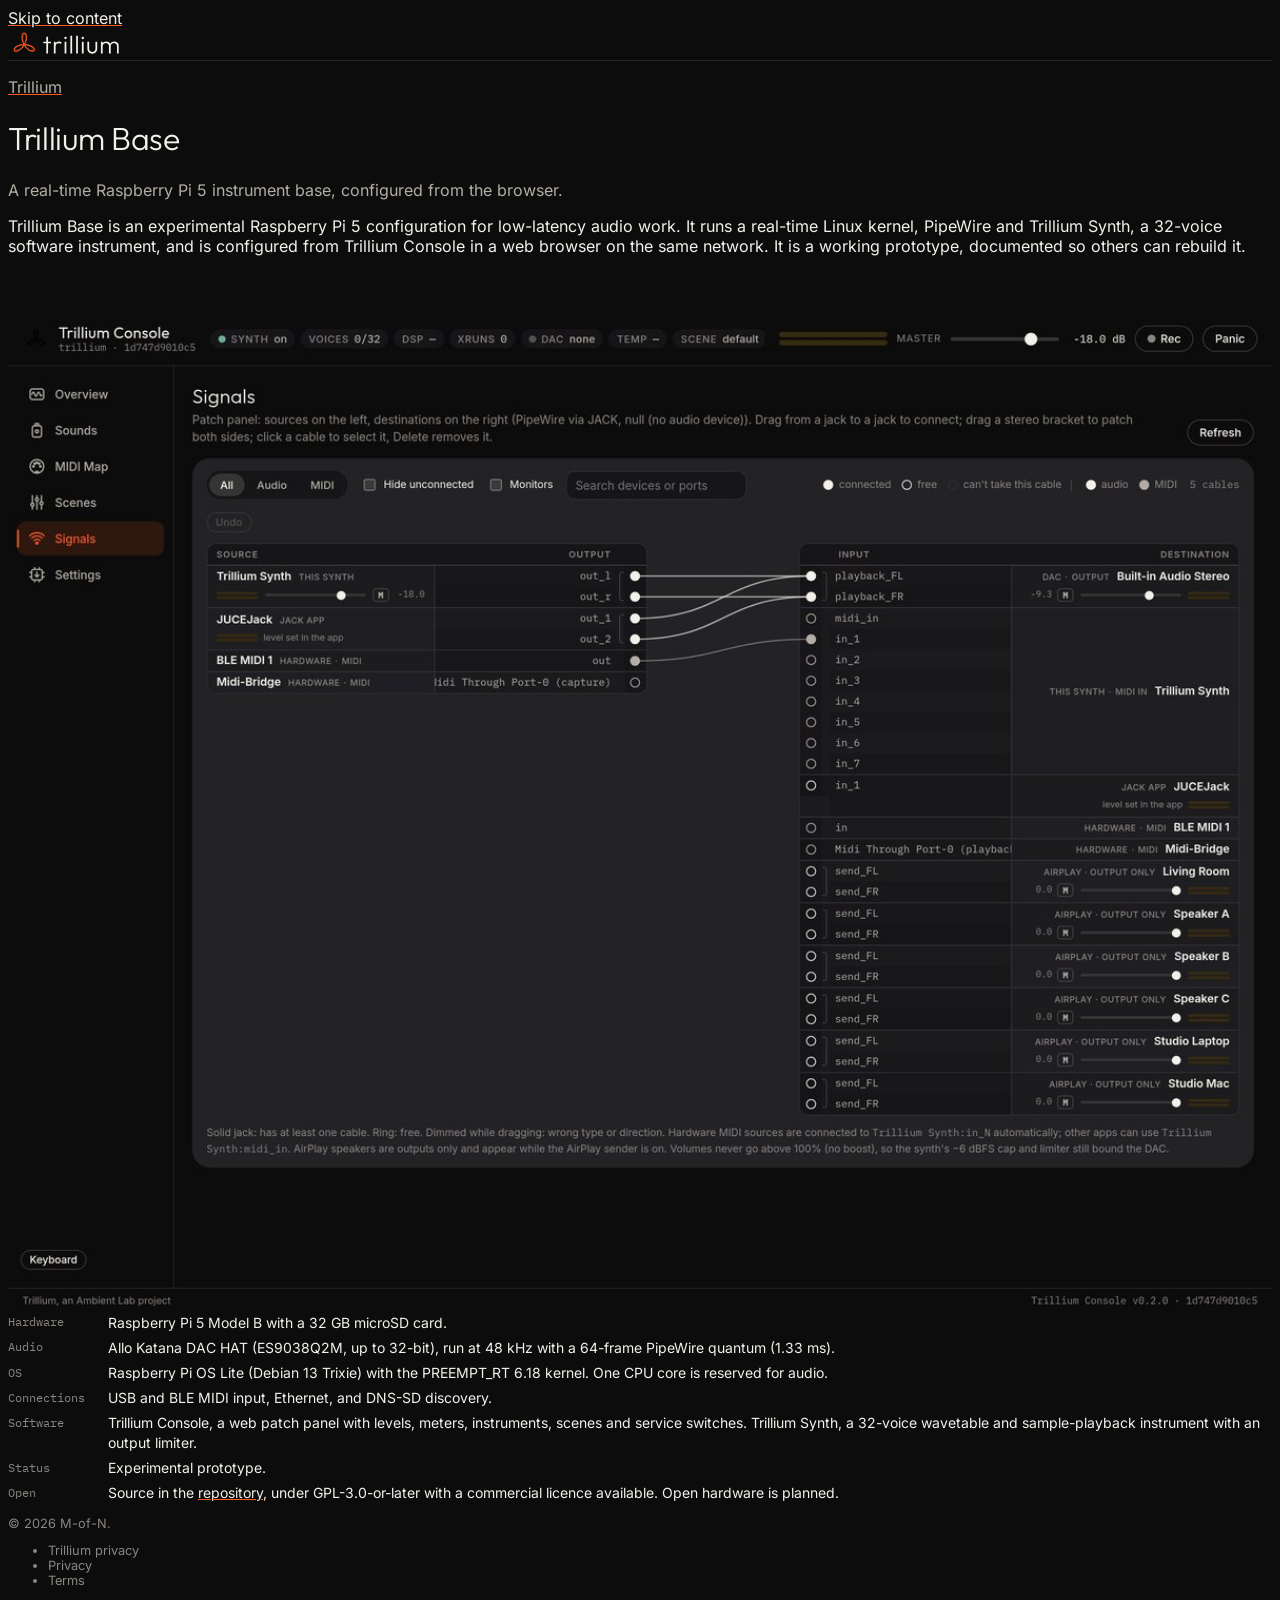
==== site/trillium/base/index.html @ 506b7147 "Trillium Base page and home card (local, unpushed)" ====
<!DOCTYPE html>
<html lang="en">
<head>
  <meta charset="utf-8">
  <meta name="viewport" content="width=device-width, initial-scale=1">
  <meta name="robots" content="noindex">
  <title>Trillium Base</title>
  <meta name="description" content="Trillium Base: an experimental real-time Raspberry Pi 5 configuration for instruments, configured from the browser with Trillium Console.">
  <link rel="canonical" href="https://m-of-n.com/ambient-lab/trillium/base/">
  <link rel="icon" href="../assets/icons/rhodonea-32.png" type="image/png" sizes="32x32">
  <link rel="icon" href="../assets/icons/rhodonea-192.png" type="image/png" sizes="192x192">
  <link rel="icon" href="../assets/icons/rhodonea-512.png" type="image/png" sizes="512x512">
  <link rel="apple-touch-icon" href="../assets/icons/rhodonea-180.png" sizes="180x180">
  <link rel="stylesheet" href="/style.css?v=9">
  <link rel="stylesheet" href="../assets/tokens.css?v=1">
  <link rel="stylesheet" href="../assets/trillium.css?v=9">
  <meta name="color-scheme" content="dark">
  <meta property="og:title" content="Trillium Base">
  <meta property="og:description" content="A real-time Raspberry Pi 5 instrument base, configured from the browser.">
  <meta property="og:url" content="https://m-of-n.com/ambient-lab/trillium/base/">
  <meta property="og:type" content="website">
  <meta property="og:image" content="https://m-of-n.com/ambient-lab/trillium/assets/og-image-1200x630.jpg">
  <meta property="og:image:width" content="1200">
  <meta property="og:image:height" content="630">
  <meta property="og:image:alt" content="Trillium">
</head>
<body class="ambient trillium base">
  <a class="skip" href="#main">Skip to content</a>
  <header class="site-header">
    <div class="wrap">
      <a class="tr-lockup" href="../"><img src="../assets/lockup.svg" width="390" height="112" alt="Trillium"></a>
    </div>
  </header>

  <main id="main">
    <div class="page-banner">
      <div class="wrap">
        <p class="back"><a href="../">Trillium</a></p>
        <div class="hero hero-page">
          <h1>Trillium Base</h1>
          <p class="tagline">A real-time Raspberry Pi 5 instrument base, configured from the browser.</p>
        </div>
        <p class="lead">Trillium Base is an experimental Raspberry Pi 5 configuration for low-latency audio work. It runs a real-time Linux kernel, PipeWire and Trillium Synth, a 32-voice software instrument, and is configured from Trillium Console in a web browser on the same network. It is a working prototype, documented so others can rebuild it.</p>
      </div>
    </div>

    <div class="wrap">
      <figure class="product-shot">
        <img src="../assets/trillium-base.jpg" width="1200" height="950" alt="Trillium Console Signals view: a patch panel with sources on the left, destinations on the right, and cables from Trillium Synth to the DAC.">
      </figure>

      <dl class="facts">
        <dt>Hardware</dt>
        <dd>Raspberry Pi 5 Model B with a 32 GB microSD card.</dd>
        <dt>Audio</dt>
        <dd>Allo Katana DAC HAT (ES9038Q2M, up to 32-bit), run at 48 kHz with a 64-frame PipeWire quantum (1.33 ms).</dd>
        <dt>OS</dt>
        <dd>Raspberry Pi OS Lite (Debian 13 Trixie) with the PREEMPT_RT 6.18 kernel. One CPU core is reserved for audio.</dd>
        <dt>Connections</dt>
        <dd>USB and BLE MIDI input, Ethernet, and DNS-SD discovery.</dd>
        <dt>Software</dt>
        <dd>Trillium Console, a web patch panel with levels, meters, instruments, scenes and service switches. Trillium Synth, a 32-voice wavetable and sample-playback instrument with an output limiter.</dd>
        <dt>Status</dt>
        <dd>Experimental prototype.</dd>
        <dt>Open</dt>
        <dd>Source in the <a href="https://github.com/nymble/trillium-base">repository</a>, under GPL-3.0-or-later with a commercial licence available. Open hardware is planned.</dd>
      </dl>
    </div>
  </main>

  <footer class="site-footer">
    <div class="wrap">
      <p>&copy; 2026 <a href="/">M-of-N</a>.</p>
      <nav aria-label="Legal">
        <ul>
          <li><a href="../privacy/">Trillium privacy</a></li>
          <li><a href="/privacy">Privacy</a></li>
          <li><a href="/terms">Terms</a></li>
        </ul>
      </nav>
    </div>
  </footer>
</body>
</html>
---- site/trillium/assets/tokens.css ----
:root {
  /* Trillium brand tokens (Stage). Generated from tokens.json */
  --tr-black: #0C0C0D; /* Primary ground. ~58% of any layout. */
  --tr-graphite: #232326; /* Panels, cards, icon ground. ~20%. */
  --tr-ash: #8A8580; /* Secondary text on black (5.4:1). */
  --tr-ash-light: #B3ADA4; /* Resting UI icons and captions on black (8.8:1). */
  --tr-warm-white: #F4F1EA; /* Text on black (17.3:1); light ground. ~13%. */
  --tr-signal: #FF5A1F; /* The brand orange: mark, active state, primary button. ~6%. */
  --tr-amber: #FFB020; /* Levels, meters, highlights only. ~3%. */
  --tr-ember: #E8480F; /* Mark color on light grounds (not for text). */
  --tr-rust: #C23D0E; /* Orange text on light grounds (4.7:1 on warm white). */
  --tr-unavailable: #55524D; /* Disabled UI on black (decorative, not for text). */
  --tr-connected: #6FAE9A; /* Connected / OK status dot. */
  --tr-record: #FF5A1F; /* Alias of signal for live/record states. */
  --tr-bg: var(--tr-black);
  --tr-surface: var(--tr-graphite);
  --tr-text: var(--tr-warm-white);
  --tr-text-muted: var(--tr-ash);
  --tr-accent: var(--tr-signal);
  --tr-on-accent: var(--tr-black);
  --tr-icon-rest: var(--tr-ash-light);
  --tr-icon-hover: var(--tr-warm-white);
  --tr-icon-active: var(--tr-signal);
  --tr-font-display: "Outfit", "Inter", system-ui, sans-serif;
  --tr-font-ui: "Inter", system-ui, -apple-system, sans-serif;
  --tr-font-mono: "IBM Plex Mono", ui-monospace, "SF Mono", monospace;
  --tr-radius-card: 20px;
  --tr-radius-control: 10px;
}

/* Light grounds (release notes, print, docs) */
.tr-light {
  --tr-bg: var(--tr-warm-white);
  --tr-surface: #FFFFFF;
  --tr-text: var(--tr-black);
  --tr-text-muted: #55524D;
  --tr-accent-text: var(--tr-rust);
}
---- site/trillium/assets/trillium.css ----
/* SPDX-License-Identifier: GPL-3.0-only */
/* Trillium pages only (/ambient-lab/trillium/): Stage palette from brand/BRAND.md.
   Loaded after /style.css and tokens.css (--tr-*); the rest of m-of-n.com is untouched.
   Colours come from tokens.css only. Fonts are self-hosted (SIL OFL 1.1, see fonts/). */

@font-face { font-family: "Outfit"; font-style: normal; font-weight: 100 900; font-display: swap; src: url("fonts/outfit-latin-wght-normal.woff2") format("woff2"); }
@font-face { font-family: "Inter"; font-style: normal; font-weight: 100 900; font-display: swap; src: url("fonts/inter-latin-wght-normal.woff2") format("woff2"); }
@font-face { font-family: "IBM Plex Mono"; font-style: normal; font-weight: 400; font-display: swap; src: url("fonts/ibm-plex-mono-latin-400-normal.woff2") format("woff2"); }
@font-face { font-family: "IBM Plex Mono"; font-style: normal; font-weight: 500; font-display: swap; src: url("fonts/ibm-plex-mono-latin-500-normal.woff2") format("woff2"); }

/* Dark first, in light and dark system modes alike. */
html:has(body.ambient.trillium) { color-scheme: dark; background: var(--tr-black); }
body.ambient.trillium {
  --bg: var(--tr-bg);
  --fg: var(--tr-text);
  --muted: var(--tr-text-muted);
  --line: var(--tr-graphite);
  --card: var(--tr-surface);
  --accent: var(--tr-signal);
  background: var(--tr-bg);
  background-image: none;
  animation: none;
  color: var(--tr-text);
  font-family: var(--tr-font-ui);
}

/* Header: the Trillium lockup only. M-of-N is a quiet footer credit. */
body.ambient.trillium .site-header,
body.ambient.trillium .page-banner { background-color: var(--tr-black); }
body.ambient.trillium .site-header { border-bottom: 1px solid var(--tr-graphite); }
/* Keep the lockup on the left: /style.css sends .wrap:not(:has(.brand)) to the right. */
body.ambient.trillium .site-header .wrap { justify-content: flex-start; }
body.ambient.trillium .tr-lockup { display: block; line-height: 0; }
body.ambient.trillium .tr-lockup img { display: block; width: auto; height: 32px; }

/* Banner: plain black ground. One trefoil mark per page (the lockup), no trails. */
body.ambient.trillium .page-banner { padding-bottom: 2.5rem; background-image: none; }

/* Type */
body.ambient.trillium h1,
body.ambient.trillium h3 { font-family: var(--tr-font-display); font-weight: 400; letter-spacing: -.01em; color: var(--tr-warm-white); }
body.ambient.trillium .hero h1 { font-weight: 300; }
body.ambient.trillium h2 { font-family: var(--tr-font-ui); color: var(--tr-ash); }
body.ambient.trillium .prose h2,
body.ambient.trillium.zero h2 { font-family: var(--tr-font-display); font-weight: 500; color: var(--tr-warm-white); }
body.ambient.trillium .tagline { color: var(--tr-ash-light); }
body.ambient.trillium .lead { color: var(--tr-warm-white); }

/* Links: warm white with a signal underline; orange stays a signal. */
body.ambient.trillium a { color: var(--tr-warm-white); text-decoration-color: var(--tr-signal); text-decoration-thickness: 1px; }
body.ambient.trillium a:hover { text-decoration-thickness: 2px; }
body.ambient.trillium a:focus-visible,
body.ambient.trillium .menu summary:focus-visible { outline-color: var(--tr-signal); }
body.ambient.trillium .back a { color: var(--tr-ash-light); }
body.ambient.trillium .back a:hover { color: var(--tr-warm-white); }

/* Surfaces */
body.ambient.trillium section { border-top-color: var(--tr-graphite); }
body.ambient.trillium .status { background: var(--tr-graphite); border-left-color: var(--tr-amber); border-radius: var(--tr-radius-control); }
body.ambient.trillium .downloads li { background: var(--tr-graphite); border-color: var(--tr-graphite); border-radius: var(--tr-radius-card); }
body.ambient.trillium .downloads .meta { font-family: var(--tr-font-mono); font-size: .8rem; color: var(--tr-ash-light); }
body.ambient.trillium .downloads p:last-child { color: var(--tr-ash); }
body.ambient.trillium .downloads .soon { border-color: var(--tr-unavailable); color: var(--tr-ash-light); }
/* The one primary action: an orange pill with black text (never white on orange). */
body.ambient.trillium .downloads li:first-child > a {
  display: inline-block; padding: .35rem 1.1rem; border-radius: 999px;
  background: var(--tr-signal); color: var(--tr-on-accent); text-decoration: none;
}
body.ambient.trillium .downloads li:first-child > a:hover { text-decoration: underline; text-decoration-color: var(--tr-on-accent); }
body.ambient.trillium th { color: var(--tr-ash); }
body.ambient.trillium th,
body.ambient.trillium td { border-bottom-color: var(--tr-graphite); }
body.ambient.trillium td strong { font-family: var(--tr-font-mono); font-weight: 500; }

/* Schematic keeps its light ground (drawn for white); framed as a card. */
body.ambient.trillium figure.schematic img { border-color: var(--tr-graphite); border-radius: var(--tr-radius-card); background: var(--tr-warm-white); }
body.ambient.trillium figure.schematic figcaption { color: var(--tr-ash); }

/* Footer: quiet M-of-N credit and legal links only. */
body.ambient.trillium .site-footer { border-top-color: var(--tr-graphite); color: var(--tr-ash); font-size: .8rem; }
body.ambient.trillium .site-footer a { color: var(--tr-ash); text-decoration: none; }
body.ambient.trillium .site-footer a:hover { color: var(--tr-ash-light); text-decoration: underline; text-decoration-color: var(--tr-unavailable); }

/* Print: the light ground from the kit; orange text becomes Rust. */
@media print {
  html:has(body.ambient.trillium) { background: var(--tr-warm-white); color-scheme: light; }
  body.ambient.trillium,
  body.ambient.trillium .site-header,
  body.ambient.trillium .page-banner { background: var(--tr-warm-white); background-image: none; color: var(--tr-black); }
  body.ambient.trillium h1, body.ambient.trillium h2, body.ambient.trillium h3,
  body.ambient.trillium .lead, body.ambient.trillium a { color: var(--tr-black); }
  body.ambient.trillium a { text-decoration-color: var(--tr-rust); }
  body.ambient.trillium .downloads li:first-child > a { background: none; color: var(--tr-rust); padding: 0; }
  body.ambient.trillium .tr-lockup { display: none; }
}

/* Links inside download notes read as text links, not as download names. */
body.ambient.trillium .downloads p a { font-weight: inherit; font-size: inherit; text-decoration: underline; text-decoration-color: var(--tr-signal); }

/* Top page: logo first, centred over the key visual. */
body.ambient.trillium.home .page-banner { padding-bottom: 1rem; }
body.ambient.trillium .hero-home { text-align: center; padding: 5.5rem 0 3rem; }
body.ambient.trillium .hero-home h1 { margin: 0 0 1.25rem; line-height: 0; }
body.ambient.trillium .hero-lockup { display: inline-block; width: min(360px, 78vw); height: auto; }
body.ambient.trillium .hero-home .tagline { font-family: var(--tr-font-display); font-size: clamp(1.4rem, 4vw, 1.9rem); color: var(--tr-warm-white); margin: 0 0 .5rem; }
body.ambient.trillium .hero-home .lead { margin: 0 auto; color: var(--tr-ash-light); }
body.ambient.trillium .intros { display: grid; grid-template-columns: repeat(auto-fit, minmax(16rem, 1fr)); gap: 1rem; border-top: none; }
body.ambient.trillium .card { background: var(--tr-graphite); border-color: var(--tr-graphite); border-radius: var(--tr-radius-card); }
body.ambient.trillium .card:hover,
body.ambient.trillium .card:focus-visible { border-color: var(--tr-signal); }
body.ambient.trillium .card h2 { font-family: var(--tr-font-display); font-size: 1.4rem; font-weight: 400; text-transform: none; letter-spacing: 0; color: var(--tr-warm-white); margin: 0 0 .5rem; }
body.ambient.trillium .card p { color: var(--tr-ash-light); }
body.ambient.trillium .card .more { color: var(--tr-warm-white); text-decoration: underline; text-decoration-color: var(--tr-signal); font-weight: 500; }
body.ambient.trillium .card .more::after { content: " \2192"; }

/* Subpages share the zero width. */
body.ambient.trillium.sense { --max: 56rem; }
body.ambient.trillium.sense h2 { font-family: var(--tr-font-display); font-weight: 500; font-size: 1.15rem; text-transform: none; letter-spacing: 0; color: var(--tr-warm-white); margin: 0 0 .8rem; }
body.ambient.trillium.sense section { padding: 1.75rem 0; }

/* Trillium Zero: picture and fact list. */
body.ambient.trillium .zero-spec { display: grid; grid-template-columns: 240px 1fr; gap: 1.5rem; align-items: start; margin: .5rem 0 2rem; }
body.ambient.trillium figure.product-shot { margin: 0; width: 100%; }
body.ambient.trillium figure.product-shot img { display: block; width: 100%; height: auto; border-radius: var(--tr-radius-control); }
body.ambient.trillium .facts { display: grid; grid-template-columns: 5.5rem 1fr; gap: .35rem .75rem; margin: 0; font-size: .875rem; line-height: 1.4; }
body.ambient.trillium .facts dt { font-family: var(--tr-font-mono); font-size: .75rem; color: var(--tr-ash); padding-top: .1rem; }
body.ambient.trillium .facts dd { margin: 0; color: var(--tr-warm-white); }
body.ambient.trillium .disclosure { margin: .75rem 0 0; font-size: .75rem; line-height: 1.4; color: var(--tr-ash); }
/* Tighter Trillium Zero page. */
body.ambient.trillium.zero .page-banner { padding-bottom: 1rem; }
body.ambient.trillium.zero .hero-page { padding: .75rem 0 1rem; }
body.ambient.trillium.zero .lead { margin-bottom: .5rem; }
@media (max-width: 640px) {
  body.ambient.trillium .zero-spec { grid-template-columns: 1fr; gap: 1rem; }
  body.ambient.trillium figure.product-shot { width: min(240px, 70vw); }
}

/* Trillium Sense: downloads note, features, cheatsheet. */
body.ambient.trillium .disclaimer { color: var(--tr-ash); font-size: .85rem; margin: 1rem 0 0; }
body.ambient.trillium .downloads li:not(:first-child) > a { color: var(--tr-warm-white); }
body.ambient.trillium .features { list-style: none; padding: 0; margin: 0; display: grid; gap: .45rem; }
body.ambient.trillium .features li { color: var(--tr-ash-light); }
body.ambient.trillium .features strong { color: var(--tr-warm-white); font-weight: 600; margin-right: .4rem; }
body.ambient.trillium .cheatsheet h3 { font-family: var(--tr-font-ui); font-size: .78rem; font-weight: 600; text-transform: uppercase; letter-spacing: .1em; color: var(--tr-ash); margin: 1.5rem 0 .4rem; }
body.ambient.trillium .cheatsheet h3:first-of-type { margin-top: 0; }
body.ambient.trillium .table-scroll { overflow-x: auto; }
body.ambient.trillium .cheatsheet table { font-size: .88rem; margin-bottom: .5rem; table-layout: fixed; }
body.ambient.trillium .cheatsheet td:nth-child(2), body.ambient.trillium .cheatsheet th:nth-child(2) { width: 40%; }
body.ambient.trillium .cheatsheet td { color: var(--tr-ash-light); line-height: 1.45; }
body.ambient.trillium .cheatsheet th:first-child { width: 11rem; }
body.ambient.trillium .cheatsheet td:first-child { color: var(--tr-warm-white); font-weight: 500; white-space: nowrap; width: 11rem; }
body.ambient.trillium .cheatsheet .req { display: block; font-family: var(--tr-font-mono); font-size: .7rem; font-weight: 400; color: var(--tr-amber); }
body.ambient.trillium .cheatsheet .note { color: var(--tr-ash); font-size: .85rem; margin: .25rem 0 0; }
@media (max-width: 560px) {
  body.ambient.trillium .cheatsheet table, body.ambient.trillium .cheatsheet thead, body.ambient.trillium .cheatsheet tbody,
  body.ambient.trillium .cheatsheet tr, body.ambient.trillium .cheatsheet td { display: block; width: auto; }
  body.ambient.trillium .cheatsheet thead { display: none; }
  body.ambient.trillium .cheatsheet tr { border-bottom: 1px solid var(--tr-graphite); padding: .5rem 0; }
  body.ambient.trillium .cheatsheet td,
  body.ambient.trillium .cheatsheet td:first-child,
  body.ambient.trillium .cheatsheet td:nth-child(2) { border: none; padding: .05rem 0; white-space: normal; width: auto; }
  body.ambient.trillium .cheatsheet td:nth-child(3) { color: var(--tr-warm-white); }
  body.ambient.trillium .cheatsheet td:nth-child(3)::before { content: "\2192\00a0"; color: var(--tr-signal); }
}
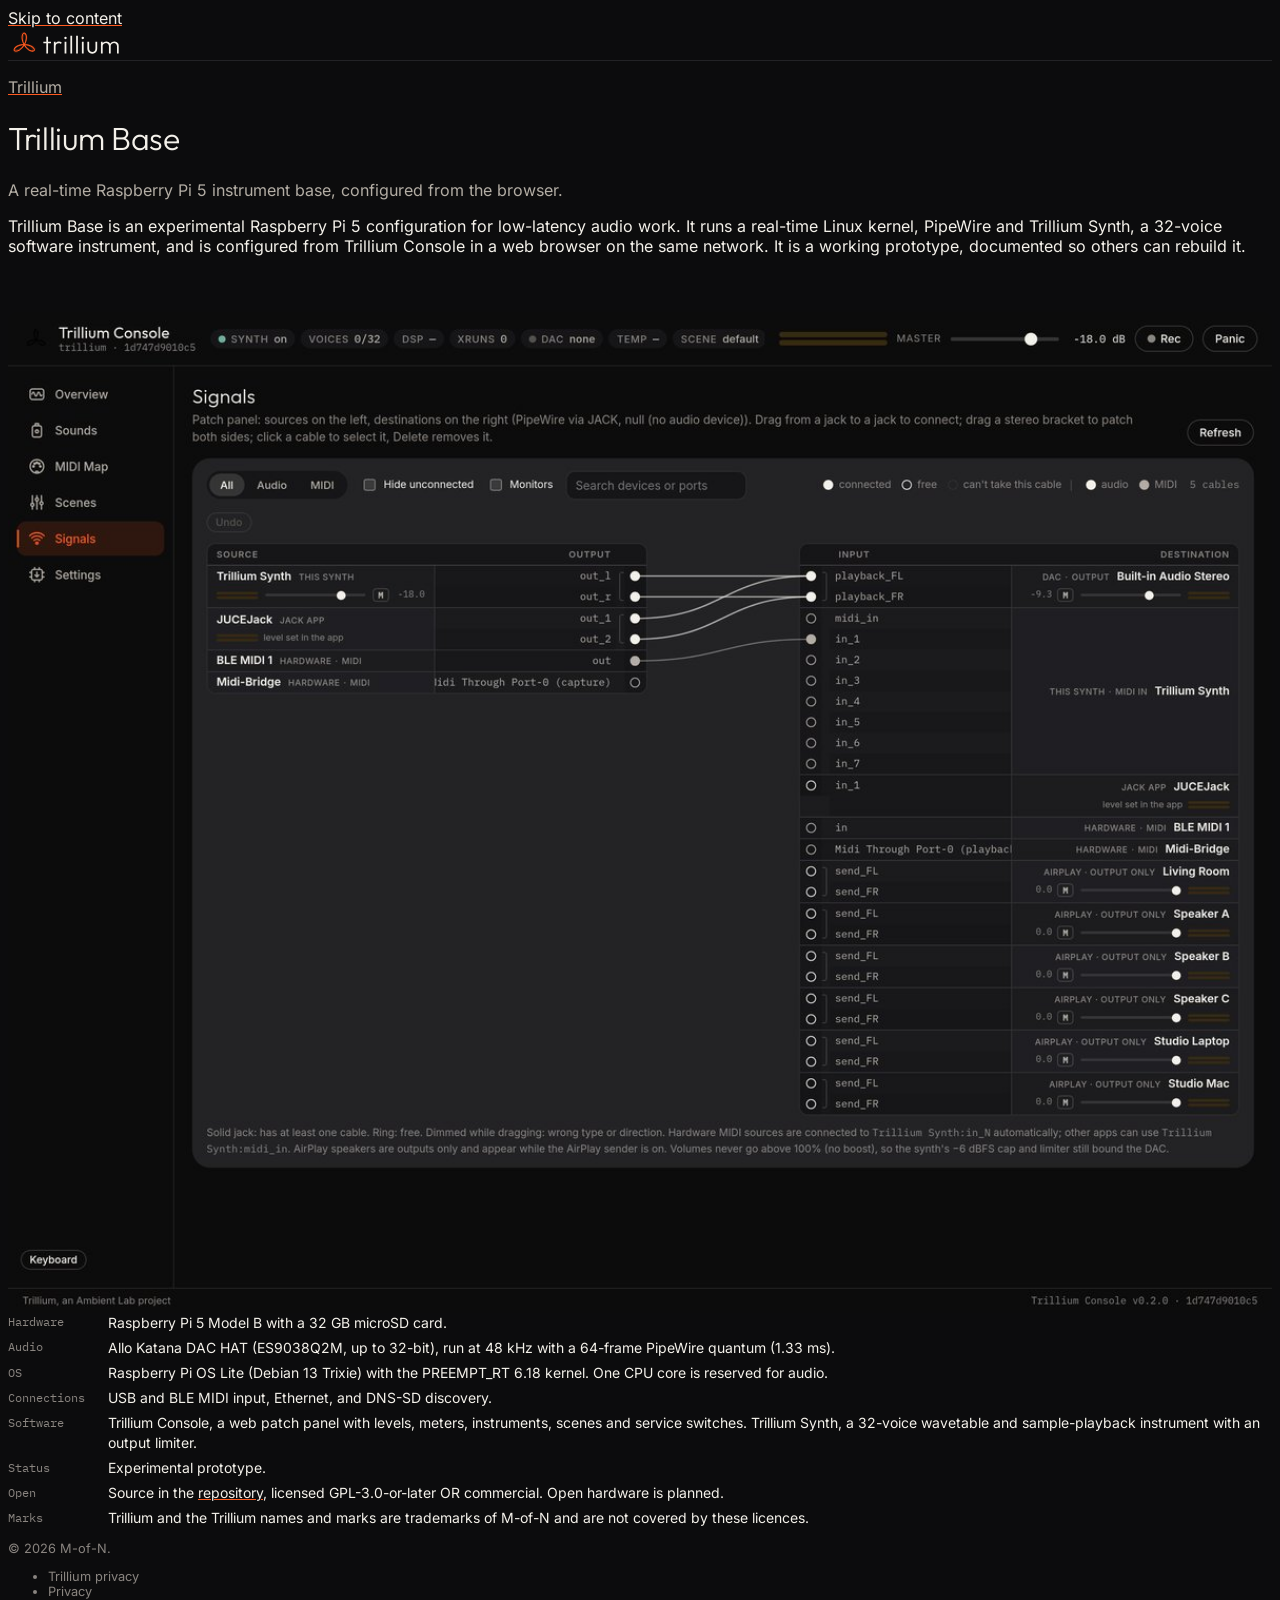
==== commit 27674cd5: "Trillium Base: M-of-N marks, GPL-3.0-or-later OR commercial (local)" ====
--- a/site/trillium/base/index.html
+++ b/site/trillium/base/index.html
@@ -63,7 +63,9 @@
         <dt>Status</dt>
         <dd>Experimental prototype.</dd>
         <dt>Open</dt>
-        <dd>Source in the <a href="https://github.com/nymble/trillium-base">repository</a>, under GPL-3.0-or-later with a commercial licence available. Open hardware is planned.</dd>
+        <dd>Source in the <a href="https://github.com/nymble/trillium-base">repository</a>, licensed GPL-3.0-or-later OR commercial. Open hardware is planned.</dd>
+        <dt>Marks</dt>
+        <dd>Trillium and the Trillium names and marks are trademarks of M-of-N and are not covered by these licences.</dd>
       </dl>
     </div>
   </main>
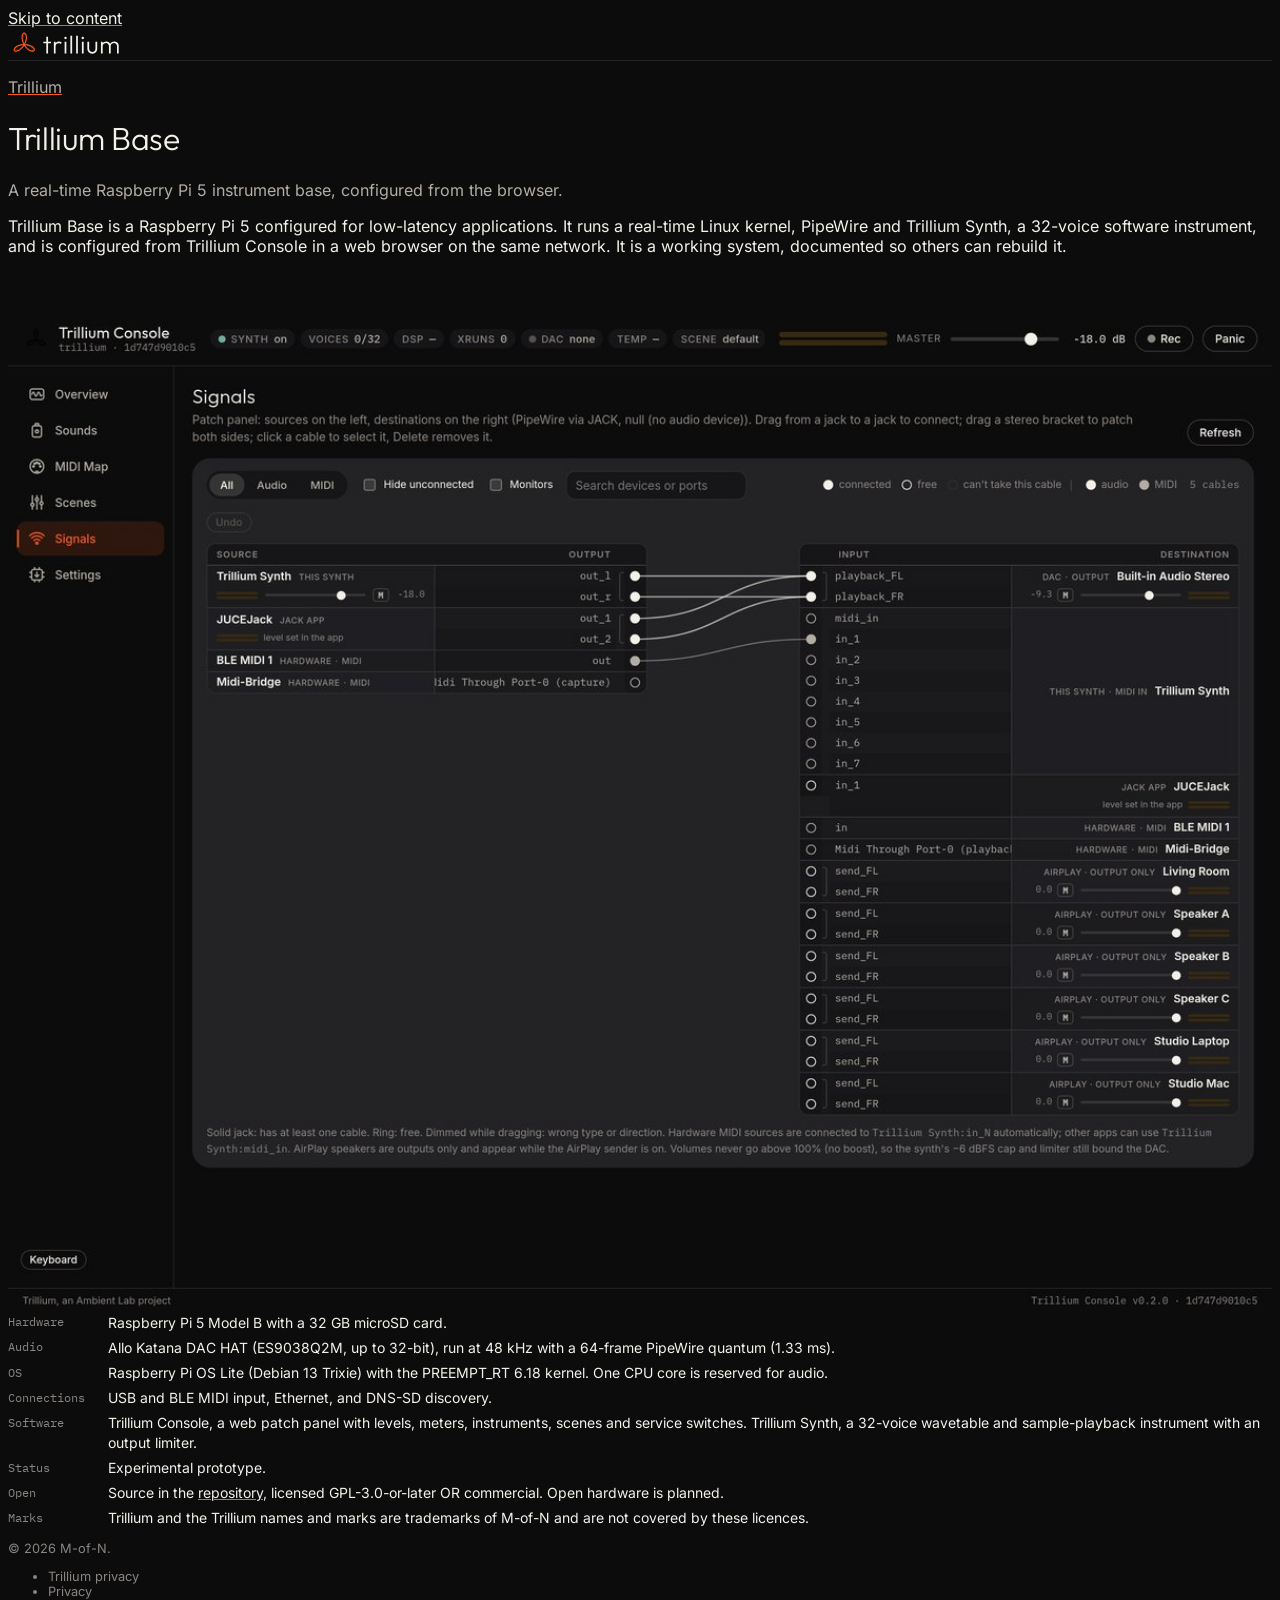
==== commit 71e06710: "Trillium Base: About paragraph rewording" ====
--- a/site/trillium/base/index.html
+++ b/site/trillium/base/index.html
@@ -40,7 +40,7 @@
           <h1>Trillium Base</h1>
           <p class="tagline">A real-time Raspberry Pi 5 instrument base, configured from the browser.</p>
         </div>
-        <p class="lead">Trillium Base is an experimental Raspberry Pi 5 configuration for low-latency audio work. It runs a real-time Linux kernel, PipeWire and Trillium Synth, a 32-voice software instrument, and is configured from Trillium Console in a web browser on the same network. It is a working prototype, documented so others can rebuild it.</p>
+        <p class="lead">Trillium Base is a Raspberry Pi 5 configured for low-latency applications. It runs a real-time Linux kernel, PipeWire and Trillium Synth, a 32-voice software instrument, and is configured from Trillium Console in a web browser on the same network. It is a working system, documented so others can rebuild it.</p>
       </div>
     </div>
 
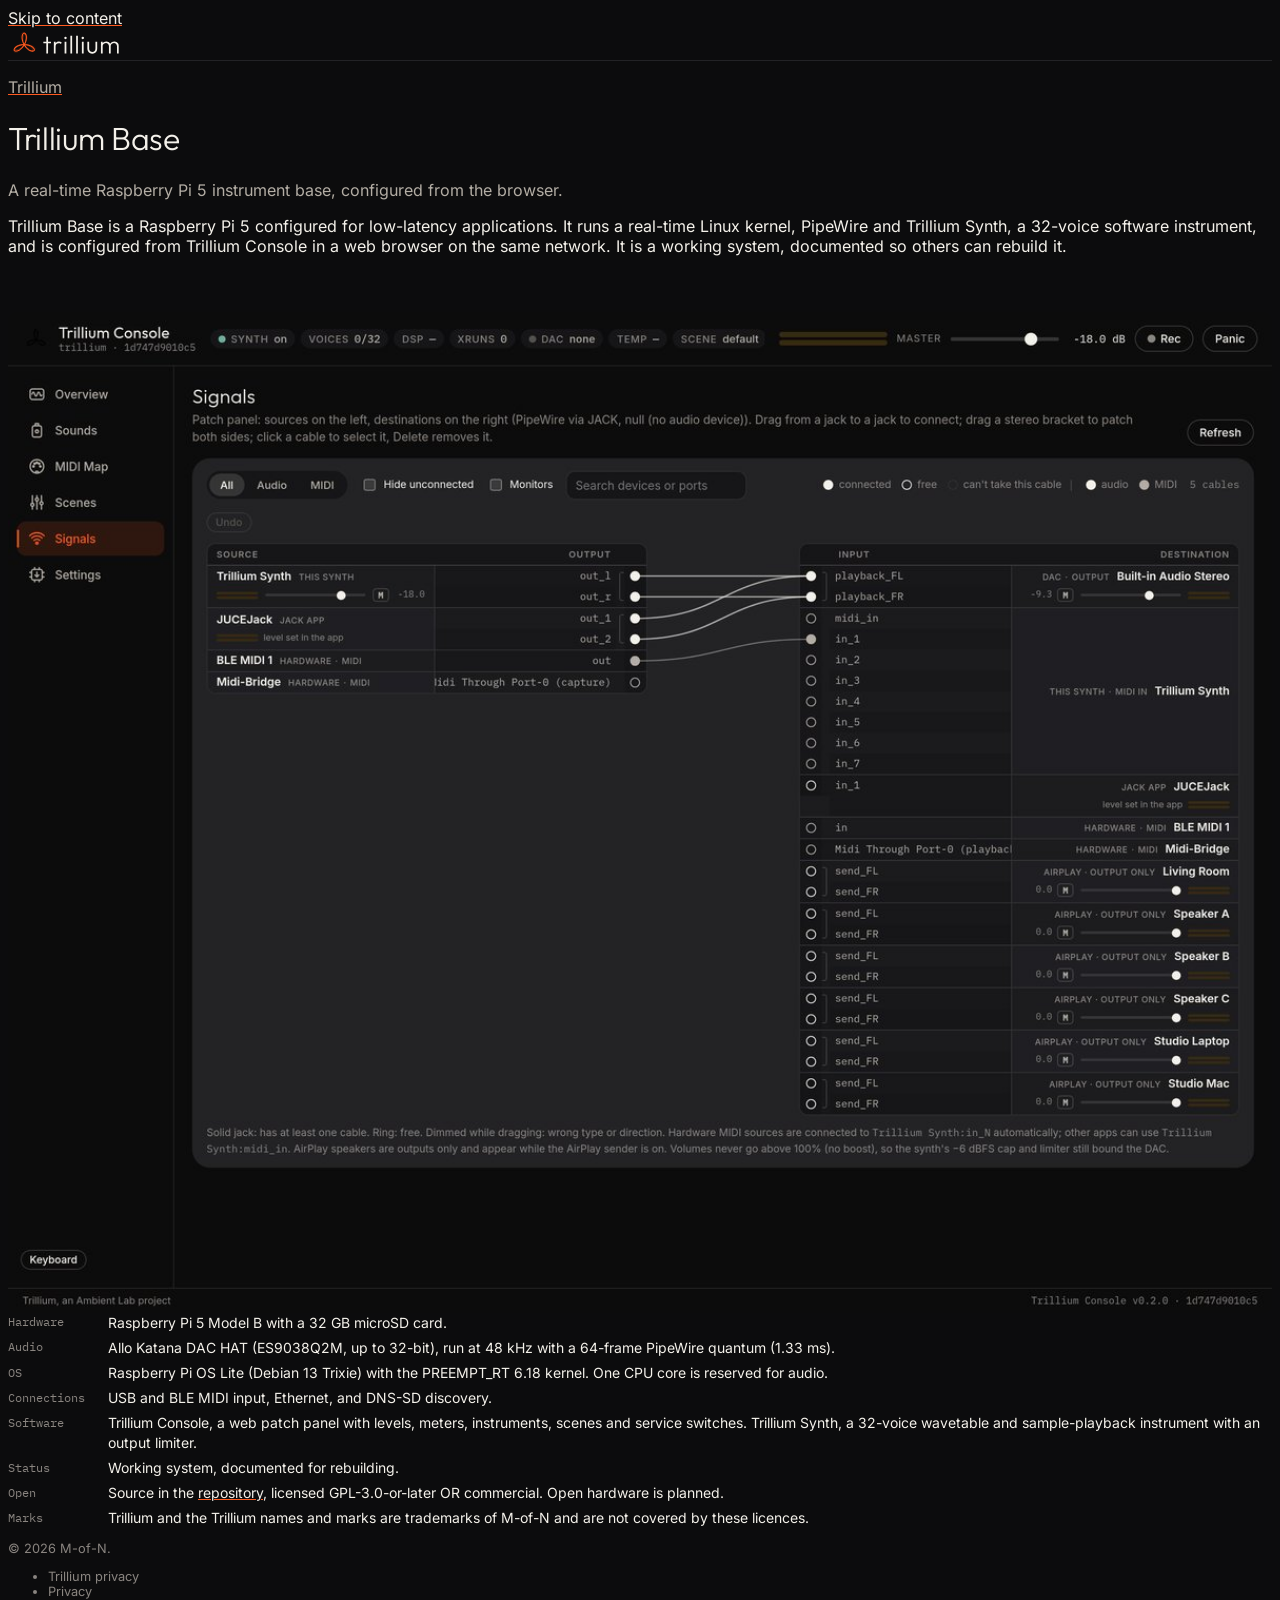
==== commit 1e40ef2d: "Trillium Base: card blurb, meta description and status wording" ====
--- a/site/trillium/base/index.html
+++ b/site/trillium/base/index.html
@@ -5,7 +5,7 @@
   <meta name="viewport" content="width=device-width, initial-scale=1">
   <meta name="robots" content="noindex">
   <title>Trillium Base</title>
-  <meta name="description" content="Trillium Base: an experimental real-time Raspberry Pi 5 configuration for instruments, configured from the browser with Trillium Console.">
+  <meta name="description" content="An open source hardware design, operating system, tuned kernel and applications to support real-time processing. Audio and MIDI applications preloaded and managed through a convenient console.">
   <link rel="canonical" href="https://m-of-n.com/ambient-lab/trillium/base/">
   <link rel="icon" href="../assets/icons/rhodonea-32.png" type="image/png" sizes="32x32">
   <link rel="icon" href="../assets/icons/rhodonea-192.png" type="image/png" sizes="192x192">
@@ -61,7 +61,7 @@
         <dt>Software</dt>
         <dd>Trillium Console, a web patch panel with levels, meters, instruments, scenes and service switches. Trillium Synth, a 32-voice wavetable and sample-playback instrument with an output limiter.</dd>
         <dt>Status</dt>
-        <dd>Experimental prototype.</dd>
+        <dd>Working system, documented for rebuilding.</dd>
         <dt>Open</dt>
         <dd>Source in the <a href="https://github.com/nymble/trillium-base">repository</a>, licensed GPL-3.0-or-later OR commercial. Open hardware is planned.</dd>
         <dt>Marks</dt>
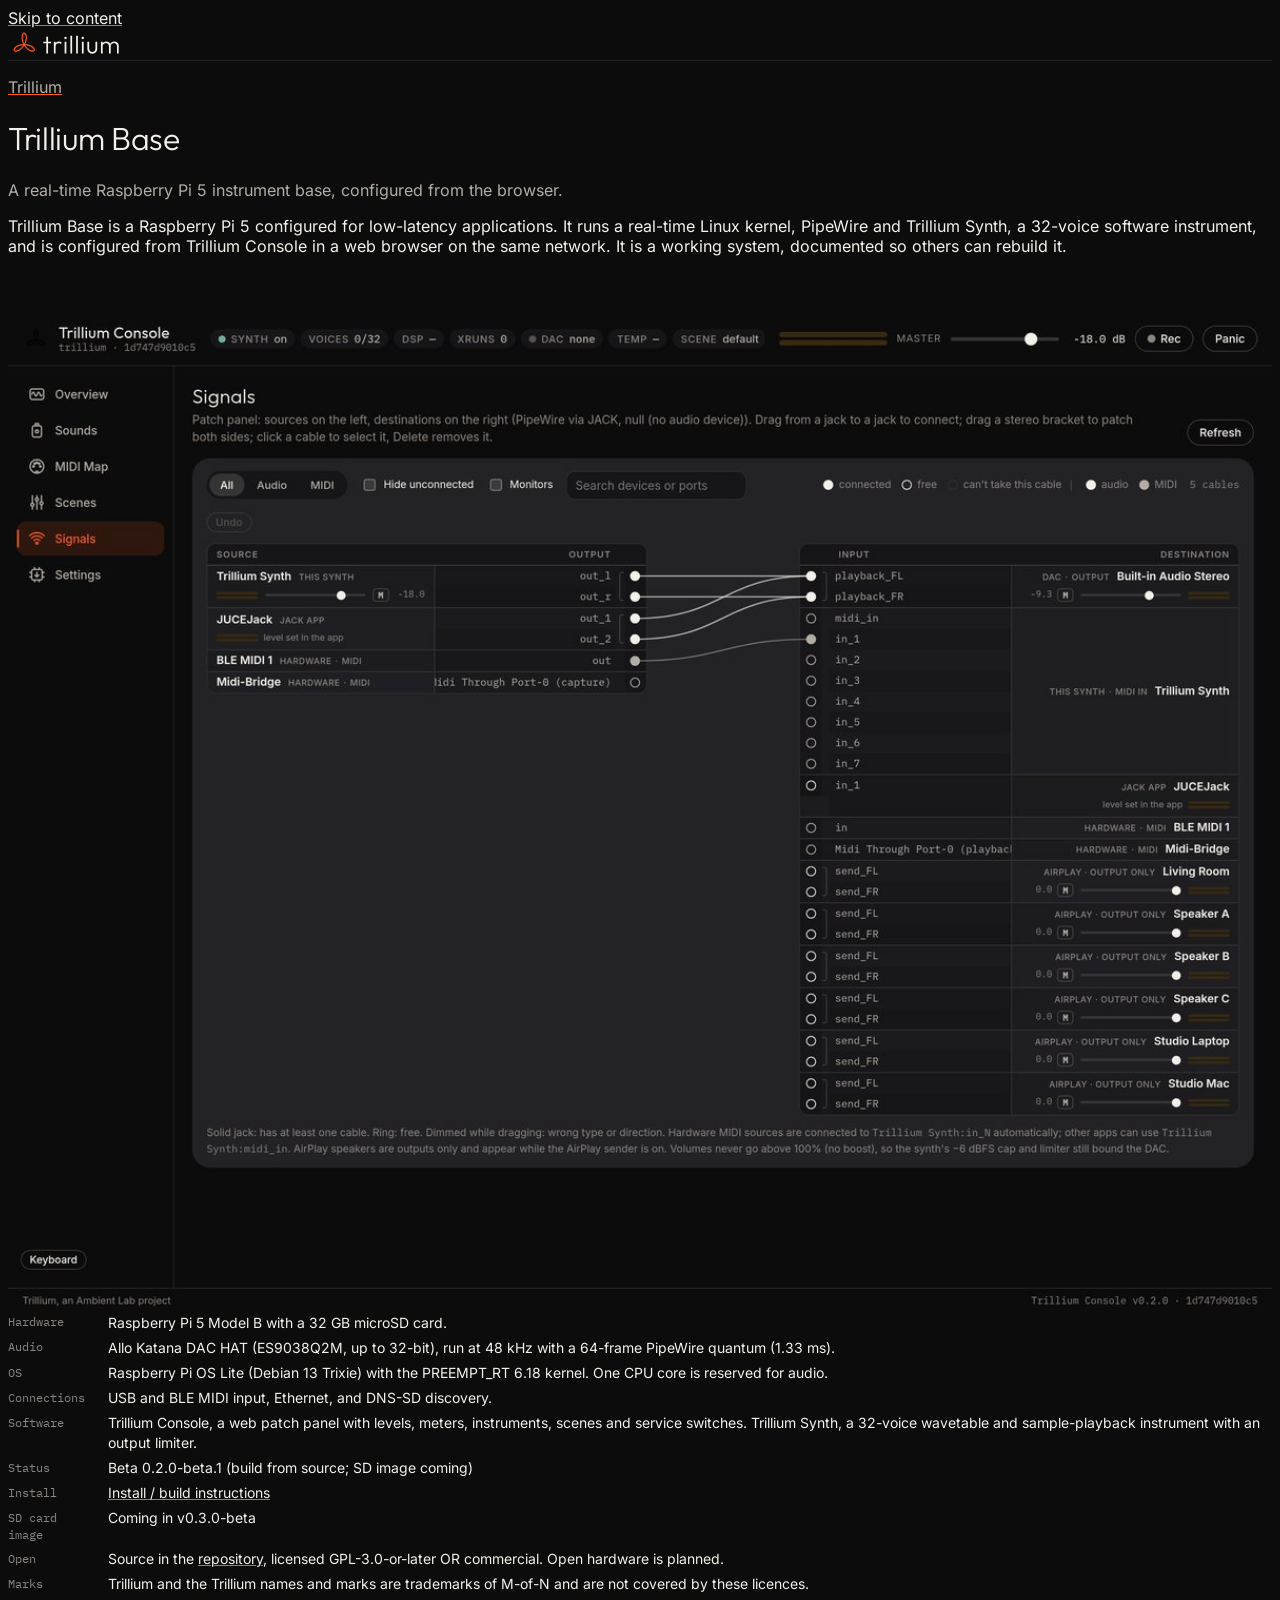
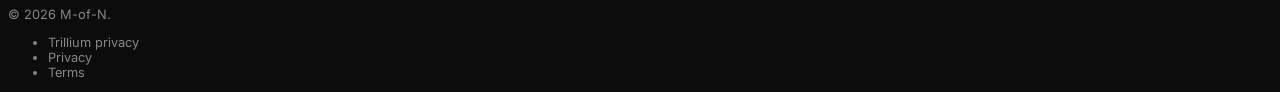
==== commit 2d00ab7d: "Trillium Base: beta status, build instructions link, SD image note" ====
--- a/site/trillium/base/index.html
+++ b/site/trillium/base/index.html
@@ -61,7 +61,11 @@
         <dt>Software</dt>
         <dd>Trillium Console, a web patch panel with levels, meters, instruments, scenes and service switches. Trillium Synth, a 32-voice wavetable and sample-playback instrument with an output limiter.</dd>
         <dt>Status</dt>
-        <dd>Working system, documented for rebuilding.</dd>
+        <dd>Beta 0.2.0-beta.1 (build from source; SD image coming)</dd>
+        <dt>Install</dt>
+        <dd><a href="https://github.com/nymble/trillium-base/blob/main/BUILD.md">Install / build instructions</a></dd>
+        <dt>SD card image</dt>
+        <dd>Coming in v0.3.0-beta</dd>
         <dt>Open</dt>
         <dd>Source in the <a href="https://github.com/nymble/trillium-base">repository</a>, licensed GPL-3.0-or-later OR commercial. Open hardware is planned.</dd>
         <dt>Marks</dt>
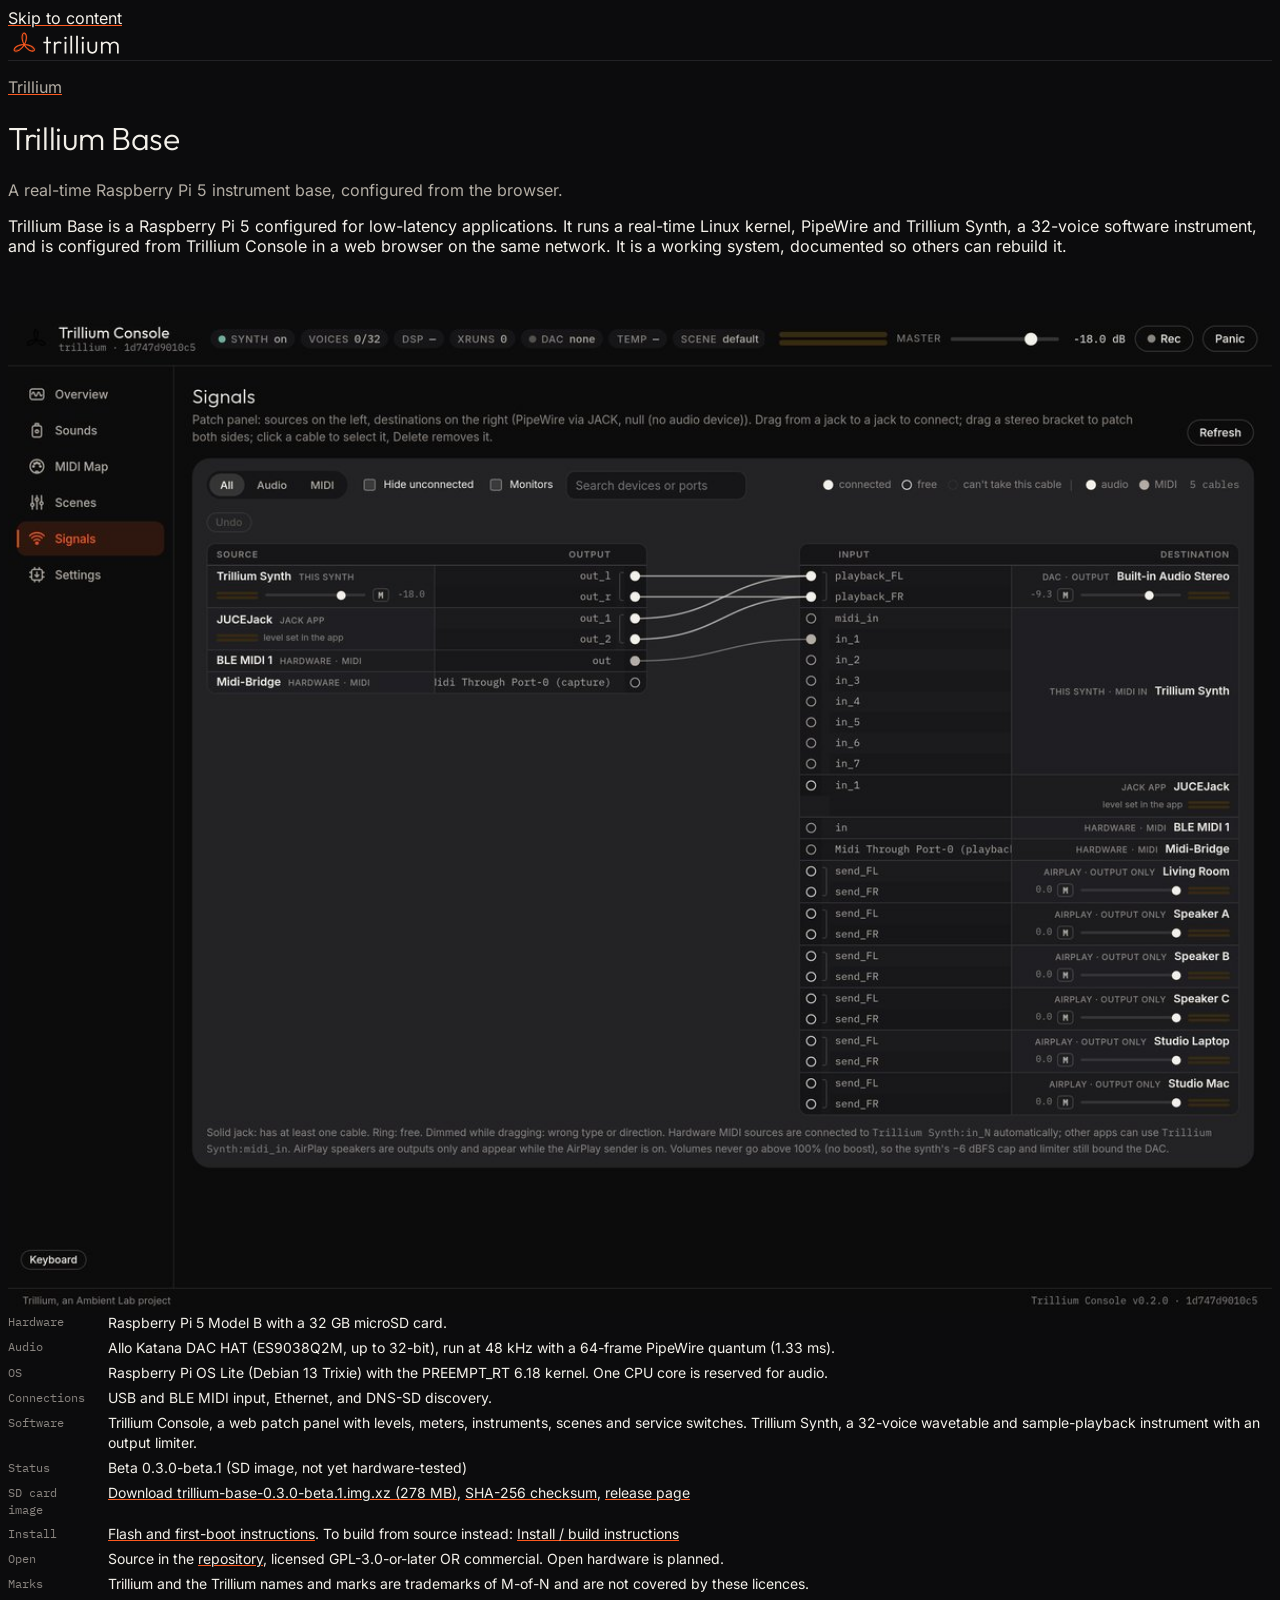
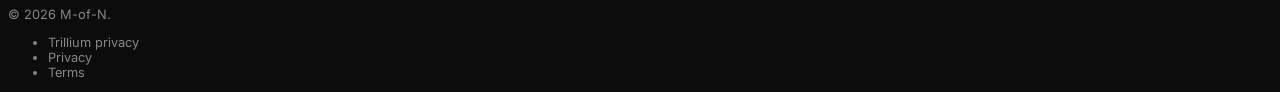
==== commit 1c136c2f: "Trillium Base: 0.3.0-beta.1 SD image download and flash instructions" ====
--- a/site/trillium/base/index.html
+++ b/site/trillium/base/index.html
@@ -61,11 +61,11 @@
         <dt>Software</dt>
         <dd>Trillium Console, a web patch panel with levels, meters, instruments, scenes and service switches. Trillium Synth, a 32-voice wavetable and sample-playback instrument with an output limiter.</dd>
         <dt>Status</dt>
-        <dd>Beta 0.2.0-beta.1 (build from source; SD image coming)</dd>
+        <dd>Beta 0.3.0-beta.1 (SD image, not yet hardware-tested)</dd>
+        <dt>SD card image</dt>
+        <dd><a href="https://github.com/nymble/trillium-base/releases/download/v0.3.0-beta.1/trillium-base-0.3.0-beta.1.img.xz">Download trillium-base-0.3.0-beta.1.img.xz (278 MB)</a>, <a href="https://github.com/nymble/trillium-base/releases/download/v0.3.0-beta.1/trillium-base-0.3.0-beta.1.img.xz.sha256">SHA-256 checksum</a>, <a href="https://github.com/nymble/trillium-base/releases/tag/v0.3.0-beta.1">release page</a></dd>
         <dt>Install</dt>
-        <dd><a href="https://github.com/nymble/trillium-base/blob/main/BUILD.md">Install / build instructions</a></dd>
-        <dt>SD card image</dt>
-        <dd>Coming in v0.3.0-beta</dd>
+        <dd><a href="https://github.com/nymble/trillium-base/blob/v0.3.0-beta.1/docs/image.md">Flash and first-boot instructions</a>. To build from source instead: <a href="https://github.com/nymble/trillium-base/blob/main/BUILD.md">Install / build instructions</a></dd>
         <dt>Open</dt>
         <dd>Source in the <a href="https://github.com/nymble/trillium-base">repository</a>, licensed GPL-3.0-or-later OR commercial. Open hardware is planned.</dd>
         <dt>Marks</dt>
